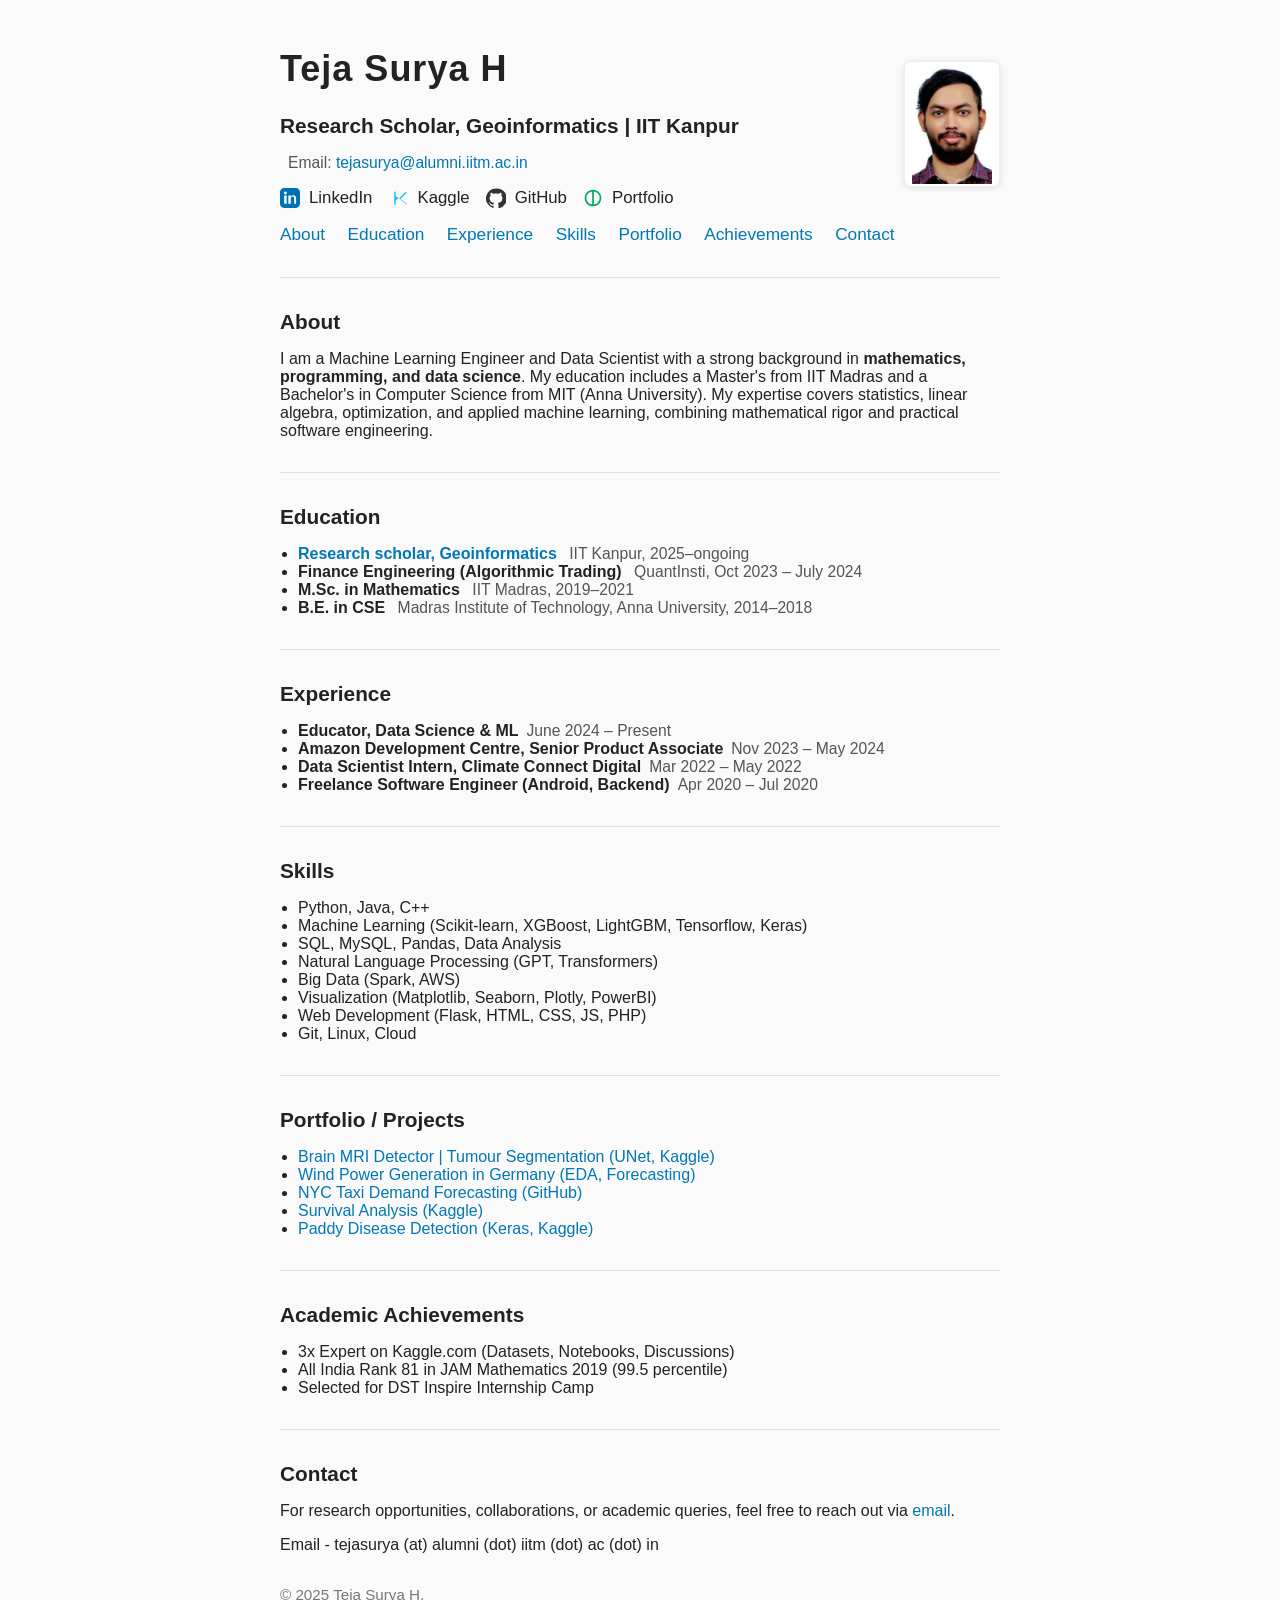
==== profile/index.html @ 429ac75a "new update to portfolio" ====
<!DOCTYPE html>
<html lang="en">
<head>
    <meta charset="UTF-8">
    <title>Teja Surya H - Researcher, Geoinformatics IIT Kanpur</title>
    <meta name="viewport" content="width=device-width, initial-scale=1">
    <style>
        body { max-width: 720px; margin: auto; font-family: "Segoe UI", Arial, sans-serif; color: #222; background: #fafafa; padding: 24px; }
        h1 { font-size: 2.25rem; font-weight: bold; letter-spacing: 1px;}
        h2 { font-size: 1.3rem; margin-bottom: 0.5em; }
        a { color: #0177b7; text-decoration: none; }
        nav { margin-bottom: 2em; }
        nav a { margin-right: 18px; font-size: 1.08rem; }
	/* Add this CSS inside your <style> tags */
.header-flex {
  display: flex;
  align-items: center;      /* Vertically centers the content */
  justify-content: space-between;
  gap: 32px;
}
.profile-pic {
  width: 90px;
  height: 120px;         /* More rectangle, like a passport photo */
  object-fit: contain;   /* Shows the whole image, adds padding */
  background: #fff;
  border: 1.5px solid #eee;
  border-radius: 7px;
  box-shadow: 0 1px 6px rgba(0,0,0,0.11);
  padding: 2px;
}
@media (max-width: 600px) {
  .profile-pic { width: 65px; height: 85px; }
}
.soc-links {
  margin: 10px 0 2px 0;
  display: flex;
  flex-wrap: wrap;
  gap: 16px;
}
.soc-links a {
  display: flex;
  align-items: center;
  text-decoration: none;
  color: #222;
  font-size: 1.05em;
  gap: 5px;
  transition: color 0.18s;
}
.soc-links a:hover {
  color: #008aff;
}
.soc-links svg {
  vertical-align: middle;
  margin-right: 4px;
}


        .section { margin: 32px 0; }
        .links { margin-top: 12px; }
        .links a { margin-right: 12px; font-size: 1.15em; }
        .item-title { font-weight: 600; }
        .details { margin-left: 8px; color: #555; font-size: 0.98em; }
        .edu-role { color: #0177b7; font-weight: bold; }
        hr { border: none; border-top: 1px solid #e0e0e0; margin: 32px 0;}
        ul { padding-left: 18px; }
    </style>
</head>
<body>


<div class="header-flex">
  <div>
    <h1>Teja Surya H</h1>
    <h2>Research Scholar, Geoinformatics | IIT Kanpur</h2>
    <p>
<span class="details">Email: <a 	href="mailto:tejasurya@alumni.iitm.ac.in">	tejasurya@alumni.iitm.ac.in</a></span>
	
 <div class="soc-links">
      <a href="https://www.linkedin.com/in/tejasurya" target="_blank" title="LinkedIn">
        <svg width="20" height="20" viewBox="0 0 24 24"><path fill="#0072b1" d="M19 0h-14c-2.761 0-5 2.239-5 5v14c0 2.761 2.239 5 5 5h14c2.762 0 5-2.239 5-5v-14c0-2.761-2.238-5-5-5zm-11 19h-3v-10h3v10zm-1.5-11.268c-.966 0-1.75-.784-1.75-1.75 0-.967.784-1.75 1.75-1.75.967 0 1.75.783 1.75 1.75 0 .966-.783 1.75-1.75 1.75zm13.5 11.268h-3v-5.604c0-1.336-.026-3.063-1.866-3.063-1.868 0-2.154 1.459-2.154 2.963v5.704h-3v-10h2.882v1.361h.041c.401-.761 1.381-1.563 2.845-1.563 3.044 0 3.605 2.005 3.605 4.613v5.589z"/></svg>
        LinkedIn
      </a>
      <a href="https://www.kaggle.com/tejasurya" target="_blank" title="Kaggle">
        <svg width="20" height="20" viewBox="0 0 32 32"><path fill="#20beff" d="M29.74 26.714l-10.362-8.342 9.803-9.936a1.197 1.197 0 0 0-1.699-1.688l-10.037 10.167-5.165-4.162v-6.049a1.2 1.2 0 1 0-2.399 0v19.199a1.2 1.2 0 1 0 2.399 0v-6.05l5.251-4.167 10.217 8.232a1.199 1.199 0 1 0 1.692-1.704z"/></svg>
        Kaggle
      </a>
      <a href="https://github.com/tejasurya" target="_blank" title="GitHub">
        <svg width="20" height="20" viewBox="0 0 24 24"><path fill="#333" d="M12 .5a12 12 0 0 0-3.795 23.406c.599.111.819-.26.819-.577l-.016-2.022c-3.338.726-4.042-1.416-4.042-1.416-.545-1.385-1.332-1.754-1.332-1.754-1.089-.744.083-.729.083-.729 1.206.085 1.842 1.24 1.842 1.24 1.07 1.835 2.807 1.305 3.491.998.108-.775.418-1.305.762-1.606-2.665-.304-5.466-1.332-5.466-5.931 0-1.31.468-2.381 1.236-3.221-.123-.303-.535-1.526.117-3.183 0 0 1.007-.322 3.301 1.23a11.544 11.544 0 0 1 6.004 0c2.292-1.553 3.297-1.23 3.297-1.23.654 1.657.242 2.88.12 3.183.77.84 1.235 1.911 1.235 3.221 0 4.609-2.804 5.625-5.475 5.923.43.374.814 1.105.814 2.229l-.017 3.297c0 .319.218.694.825.576A12.003 12.003 0 0 0 12 .5"/></svg>
        GitHub
      </a>
      <a href="https://tejasurya.in/" target="_blank" title="Portfolio">
        <svg width="20" height="20" viewBox="0 0 24 24"><path fill="#00aa65" d="M12 2C6.476 2 2 6.477 2 12c0 5.523 4.476 10 10 10s10-4.477 10-10c0-5.523-4.476-10-10-10zm-1 17.93a8.001 8.001 0 0 1 0-15.86v15.86zm2 0V4.07a8.001 8.001 0 0 1 0 15.86z"/></svg>
        Portfolio
      </a>
    </div>  
</p>
  </div>
  <img src="photo.jpg" alt="Teja Surya H" class="profile-pic">
</div>



<nav>
  <a href="#about">About</a>
  <a href="#education">Education</a>
  <a href="#experience">Experience</a>
  <a href="#skills">Skills</a>
  <a href="#portfolio">Portfolio</a>
  <a href="#achievements">Achievements</a>
  <a href="#contact">Contact</a>
</nav>


<hr>

<section class="section" id="about">
    <h2>About</h2>
    <p>
        I am a Machine Learning Engineer and Data Scientist with a strong background in <b>mathematics, programming, and data science</b>.
        My education includes a Master's from IIT Madras and a Bachelor's in Computer Science from MIT (Anna University). 
        My expertise covers statistics, linear algebra, optimization, and applied machine learning, combining mathematical rigor and practical software engineering.
    </p>
</section>

<hr>

<section class="section" id="education">
    <h2>Education</h2>
    <ul>
        <li>
            <span class="edu-role">Research scholar, Geoinformatics</span>
            <span class="details">IIT Kanpur, 2025–ongoing</span>
        </li>
        <li>
            <span class="item-title">Finance Engineering (Algorithmic Trading)</span>
            <span class="details">QuantInsti, Oct 2023 – July 2024</span>
        </li>

        <li>
            <span class="item-title">M.Sc. in Mathematics</span>
            <span class="details">IIT Madras, 2019–2021</span>
        </li>
        <li>
            <span class="item-title">B.E. in CSE</span>
            <span class="details">Madras Institute of Technology, Anna University, 2014–2018</span>
        </li>
    </ul>
</section>

<hr>

<section class="section" id="experience">
    <h2>Experience</h2>
    <ul>
        <li><span class="item-title">Educator, Data Science & ML</span><span class="details">June 2024 – Present</span></li>
        <li><span class="item-title">Amazon Development Centre, Senior Product Associate</span><span class="details">Nov 2023 – May 2024</span></li>
        <li><span class="item-title">Data Scientist Intern, Climate Connect Digital</span><span class="details">Mar 2022 – May 2022</span></li>
        <li><span class="item-title">Freelance Software Engineer (Android, Backend)</span><span class="details">Apr 2020 – Jul 2020</span></li>
    </ul>
</section>

<hr>

<section class="section" id="skills">
    <h2>Skills</h2>
    <ul>
        <li>Python, Java, C++</li>
        <li>Machine Learning (Scikit-learn, XGBoost, LightGBM, Tensorflow, Keras)</li>
        <li>SQL, MySQL, Pandas, Data Analysis</li>
        <li>Natural Language Processing (GPT, Transformers)</li>
        <li>Big Data (Spark, AWS)</li>
        <li>Visualization (Matplotlib, Seaborn, Plotly, PowerBI)</li>
        <li>Web Development (Flask, HTML, CSS, JS, PHP)</li>
        <li>Git, Linux, Cloud</li>
    </ul>
</section>

<hr>

<section class="section" id="portfolio">
    <h2>Portfolio / Projects</h2>
    <ul>
        <li>
          <a href="https://www.kaggle.com/code/tejasurya/unet-from-scratch-segmentation-tumour" target="_blank">
            Brain MRI Detector | Tumour Segmentation (UNet, Kaggle)
          </a>
        </li>
        <li>
          <a href="https://www.kaggle.com/code/tejasurya/wind-power-generation-in-germany" target="_blank">
            Wind Power Generation in Germany (EDA, Forecasting)
          </a>
        </li>
        <li>
          <a href="https://github.com/tejasurya/Taxi-demand-forecasting-in-New-York-City" target="_blank">
            NYC Taxi Demand Forecasting (GitHub)
          </a>
        </li>
        <li>
          <a href="https://www.kaggle.com/code/tejasurya/basic-eda-on-haberman-survival" target="_blank">
            Survival Analysis (Kaggle)
          </a>
        </li>
        <li>
          <a href="https://www.kaggle.com/code/tejasurya/paddy-disease-quickstart-resnet-in-keras" target="_blank">
            Paddy Disease Detection (Keras, Kaggle)
          </a>
        </li>
        <!-- Add more as needed -->
    </ul>
</section>

<hr>

<section class="section" id="achievements">
    <h2>Academic Achievements</h2>
    <ul>
        <li>3x Expert on Kaggle.com (Datasets, Notebooks, Discussions)</li>
        <li>All India Rank 81 in JAM Mathematics 2019 (99.5 percentile)</li>
        <li>Selected for DST Inspire Internship Camp</li>
    </ul>
</section>

<hr>

<section class="section" id="contact">
    <h2>Contact</h2>
    <p>
      For research opportunities, collaborations, or academic queries, feel free to reach out via <a href="mailto:tejasurya@alumni.iitm.ac.in">email</a>. 
    </p>
<p>
Email - tejasurya (at) alumni (dot) iitm (dot) ac (dot) in
</p>
</section>

<footer style="margin-top: 32px; color: #777; font-size: 0.95em;">
    &copy; 2025 Teja Surya H.
</footer>
</body>
</html>
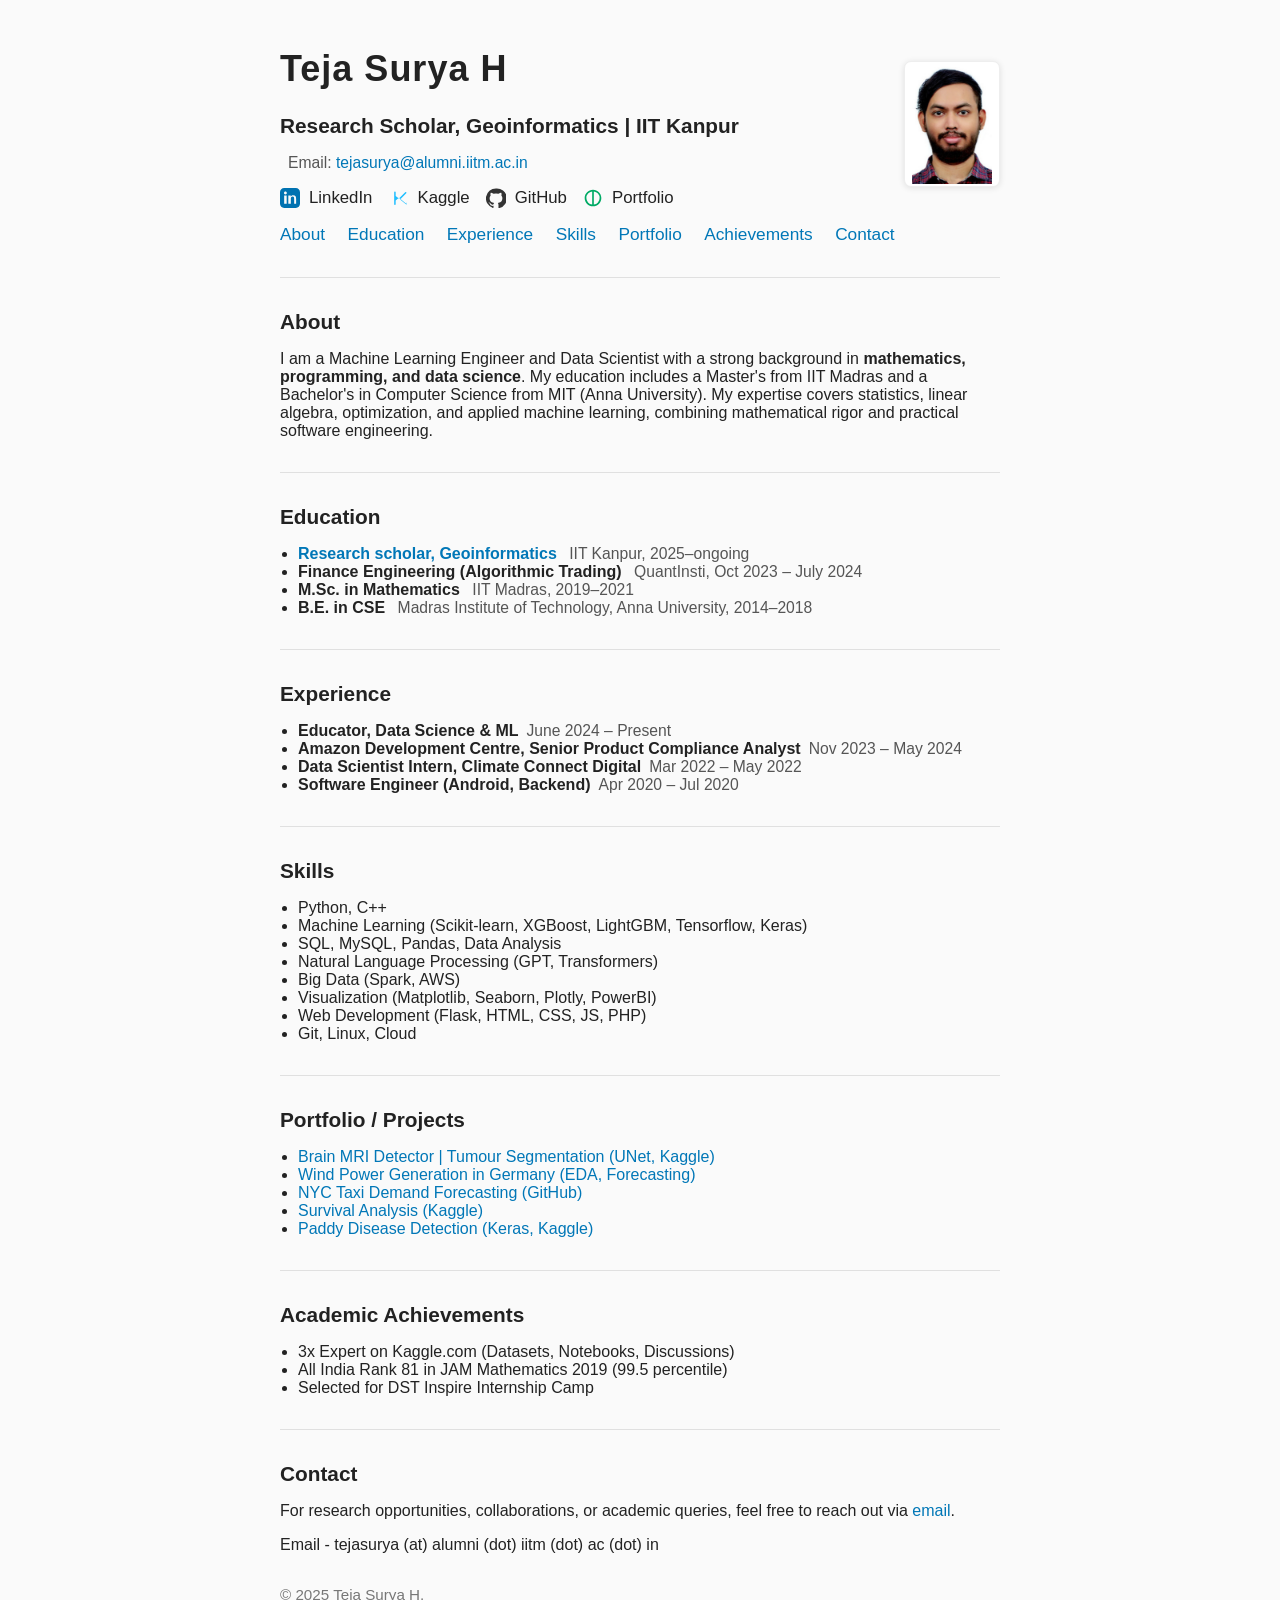
==== commit cd3a37ac: "Update index.html" ====
--- a/profile/index.html
+++ b/profile/index.html
@@ -153,9 +153,9 @@
     <h2>Experience</h2>
     <ul>
         <li><span class="item-title">Educator, Data Science & ML</span><span class="details">June 2024 – Present</span></li>
-        <li><span class="item-title">Amazon Development Centre, Senior Product Associate</span><span class="details">Nov 2023 – May 2024</span></li>
+        <li><span class="item-title">Amazon Development Centre, Senior Product Compliance Analyst</span><span class="details">Nov 2023 – May 2024</span></li>
         <li><span class="item-title">Data Scientist Intern, Climate Connect Digital</span><span class="details">Mar 2022 – May 2022</span></li>
-        <li><span class="item-title">Freelance Software Engineer (Android, Backend)</span><span class="details">Apr 2020 – Jul 2020</span></li>
+        <li><span class="item-title">Software Engineer (Android, Backend)</span><span class="details">Apr 2020 – Jul 2020</span></li>
     </ul>
 </section>
 
@@ -164,7 +164,7 @@
 <section class="section" id="skills">
     <h2>Skills</h2>
     <ul>
-        <li>Python, Java, C++</li>
+        <li>Python, C++</li>
         <li>Machine Learning (Scikit-learn, XGBoost, LightGBM, Tensorflow, Keras)</li>
         <li>SQL, MySQL, Pandas, Data Analysis</li>
         <li>Natural Language Processing (GPT, Transformers)</li>
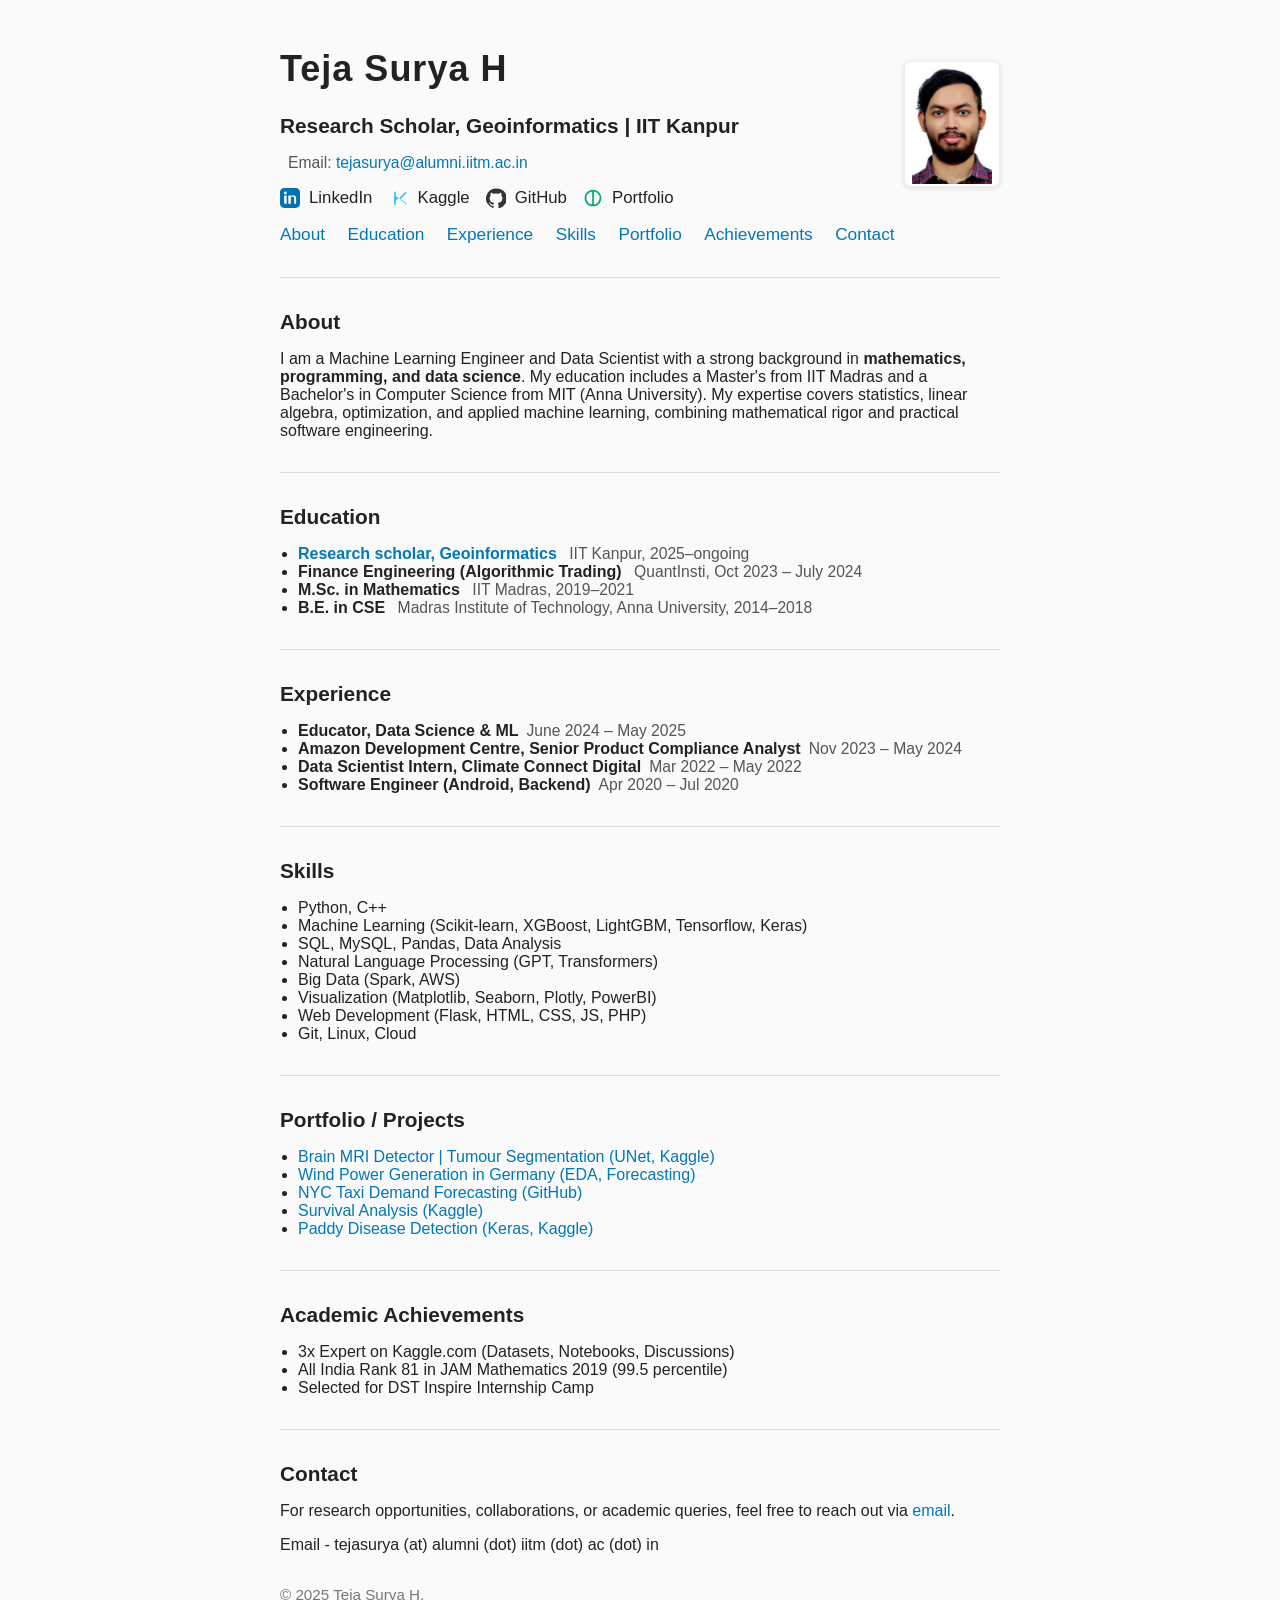
==== commit b8c8b060: "Update index.html" ====
--- a/profile/index.html
+++ b/profile/index.html
@@ -152,7 +152,7 @@
 <section class="section" id="experience">
     <h2>Experience</h2>
     <ul>
-        <li><span class="item-title">Educator, Data Science & ML</span><span class="details">June 2024 – Present</span></li>
+        <li><span class="item-title">Educator, Data Science & ML</span><span class="details">June 2024 – May 2025</span></li>
         <li><span class="item-title">Amazon Development Centre, Senior Product Compliance Analyst</span><span class="details">Nov 2023 – May 2024</span></li>
         <li><span class="item-title">Data Scientist Intern, Climate Connect Digital</span><span class="details">Mar 2022 – May 2022</span></li>
         <li><span class="item-title">Software Engineer (Android, Backend)</span><span class="details">Apr 2020 – Jul 2020</span></li>
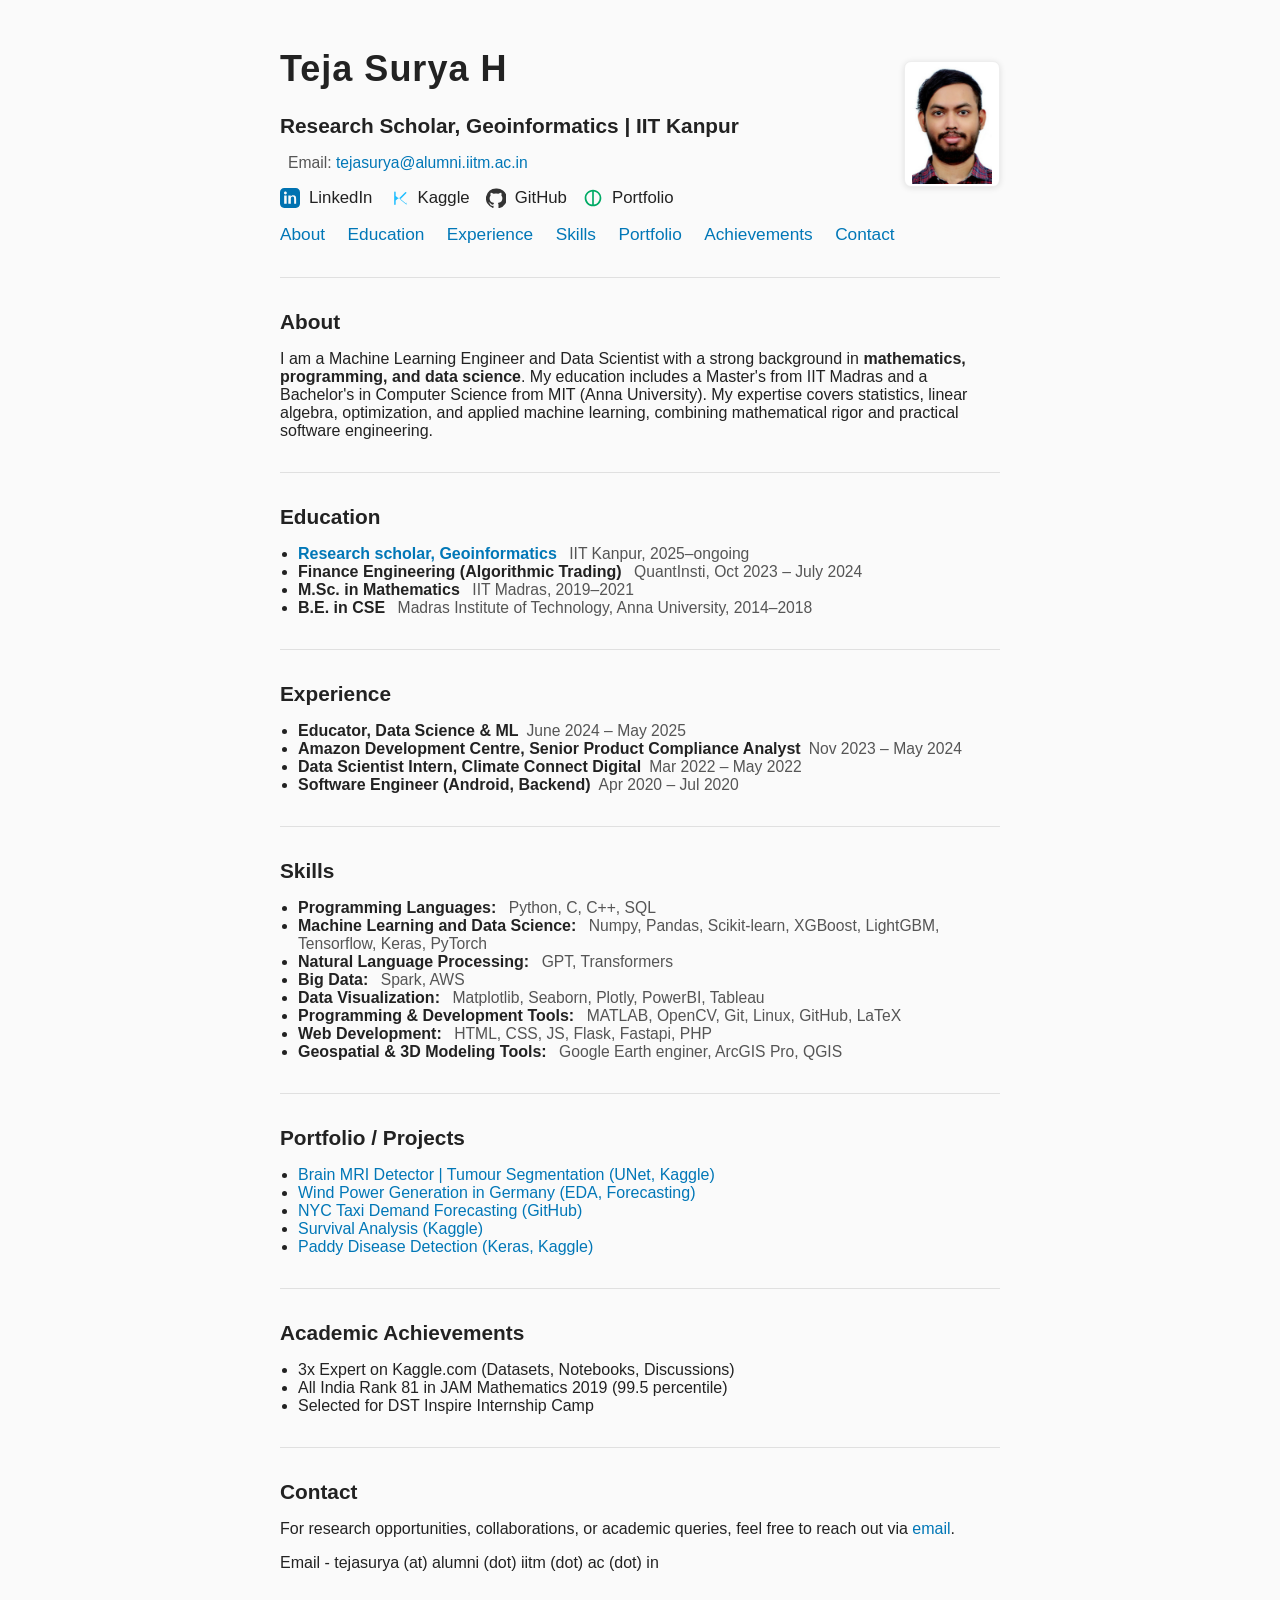
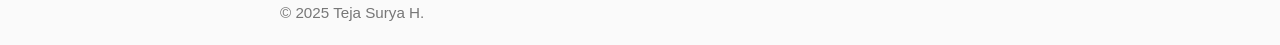
==== commit 6bf1b9d7: "Update index.html" ====
--- a/profile/index.html
+++ b/profile/index.html
@@ -164,14 +164,47 @@
 <section class="section" id="skills">
     <h2>Skills</h2>
     <ul>
-        <li>Python, C++</li>
-        <li>Machine Learning (Scikit-learn, XGBoost, LightGBM, Tensorflow, Keras)</li>
-        <li>SQL, MySQL, Pandas, Data Analysis</li>
-        <li>Natural Language Processing (GPT, Transformers)</li>
-        <li>Big Data (Spark, AWS)</li>
-        <li>Visualization (Matplotlib, Seaborn, Plotly, PowerBI)</li>
-        <li>Web Development (Flask, HTML, CSS, JS, PHP)</li>
-        <li>Git, Linux, Cloud</li>
+<li>
+            <span class="item-title">Programming Languages:</span>
+            <span class="details">Python, C, C++, SQL</span>
+        </li>
+<li>
+            <span class="item-title">Machine Learning and Data Science:</span>
+            <span class="details">Numpy, Pandas, Scikit-learn, XGBoost, LightGBM, Tensorflow, Keras, PyTorch</span>
+        </li>
+
+<li>
+            <span class="item-title">Natural Language Processing:</span>
+            <span class="details">GPT, Transformers</span>
+        </li>
+
+
+<li>
+            <span class="item-title">Big Data:</span>
+            <span class="details">Spark, AWS</span>
+        </li>
+<li>
+            <span class="item-title">Data Visualization:</span>
+            <span class="details">Matplotlib, Seaborn, Plotly, PowerBI, Tableau</span>
+        </li>
+
+
+<li>
+            <span class="item-title">Programming & Development Tools:</span>
+            <span class="details"> MATLAB, OpenCV, Git, Linux, GitHub, LaTeX</span>
+        </li>
+
+<li>
+            <span class="item-title">Web Development:</span>
+            <span class="details"> HTML, CSS, JS, Flask, Fastapi, PHP</span>
+        </li>
+
+<li>
+            <span class="item-title">Geospatial & 3D Modeling Tools:</span>
+            <span class="details"> Google Earth enginer, ArcGIS Pro, QGIS</span>
+        </li>
+
+
     </ul>
 </section>
 
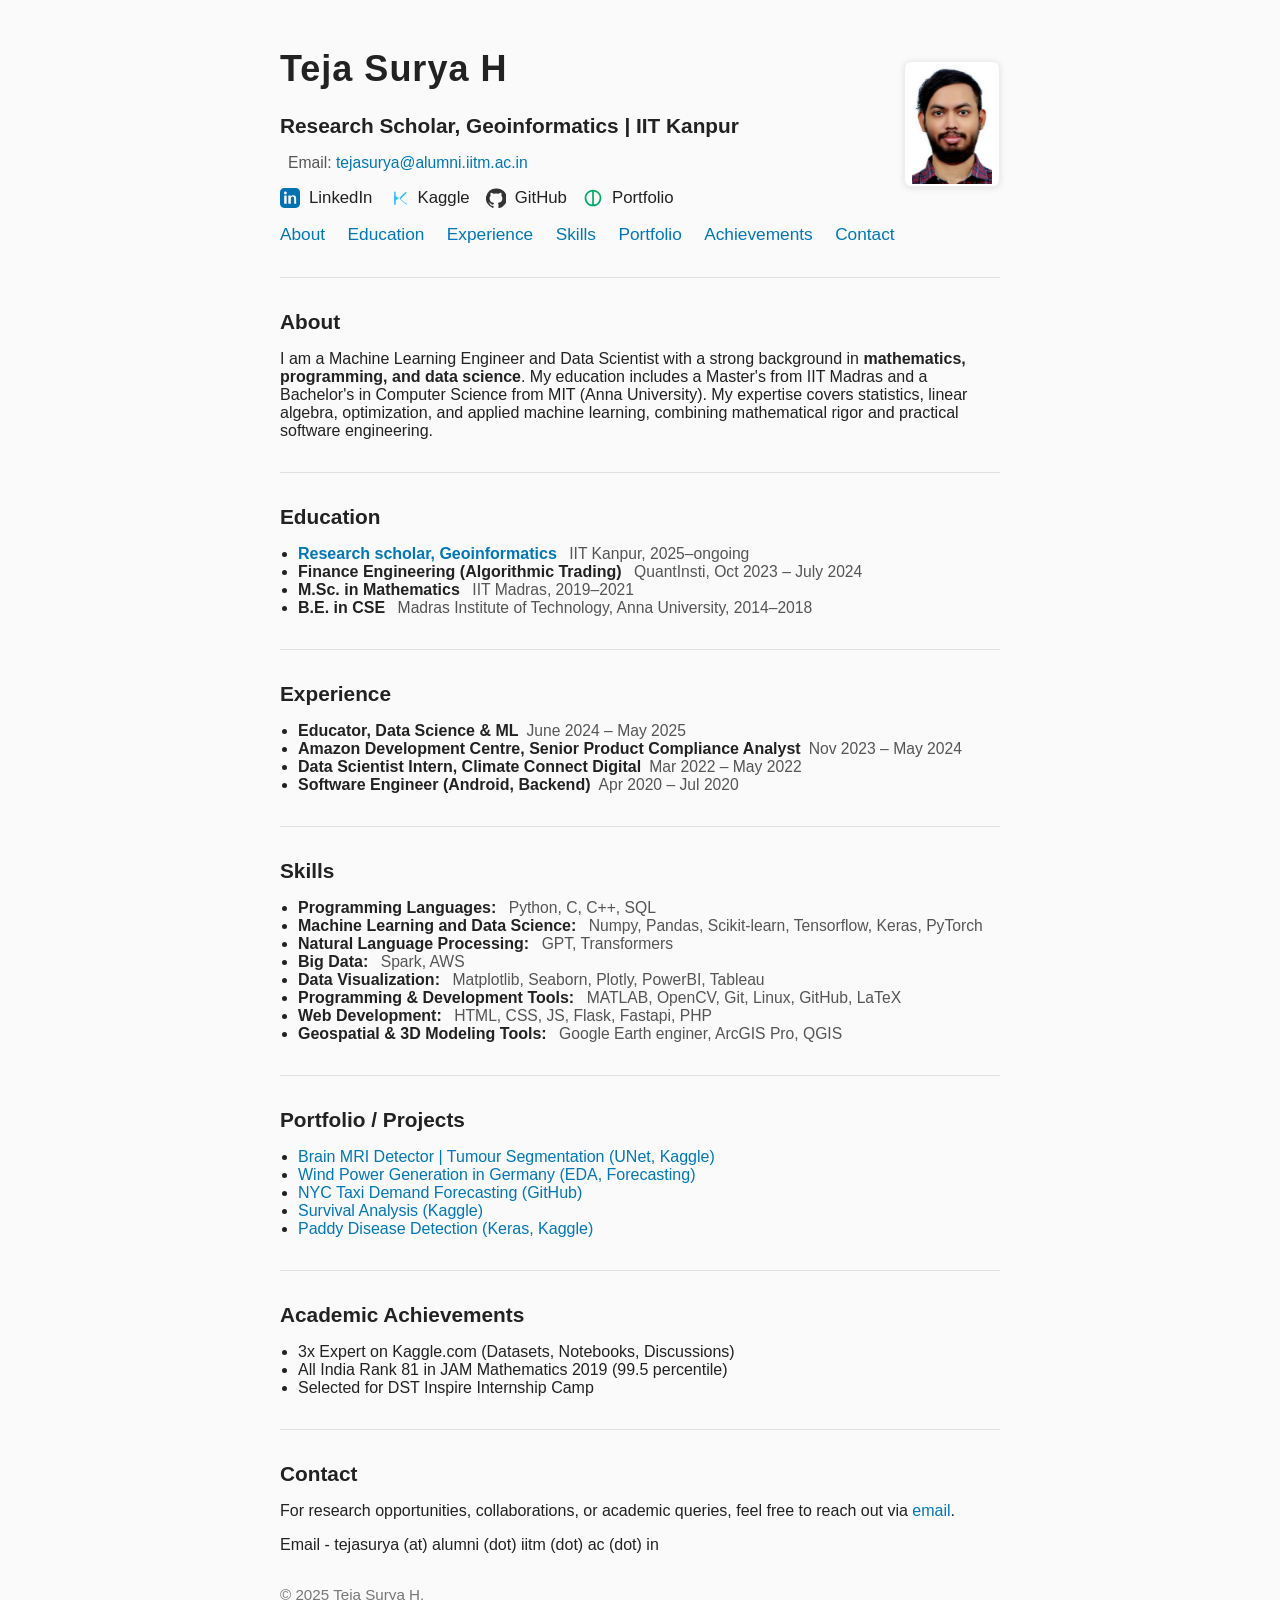
==== commit 6422adb2: "Update index.html" ====
--- a/profile/index.html
+++ b/profile/index.html
@@ -170,7 +170,7 @@
         </li>
 <li>
             <span class="item-title">Machine Learning and Data Science:</span>
-            <span class="details">Numpy, Pandas, Scikit-learn, XGBoost, LightGBM, Tensorflow, Keras, PyTorch</span>
+            <span class="details">Numpy, Pandas, Scikit-learn, Tensorflow, Keras, PyTorch</span>
         </li>
 
 <li>
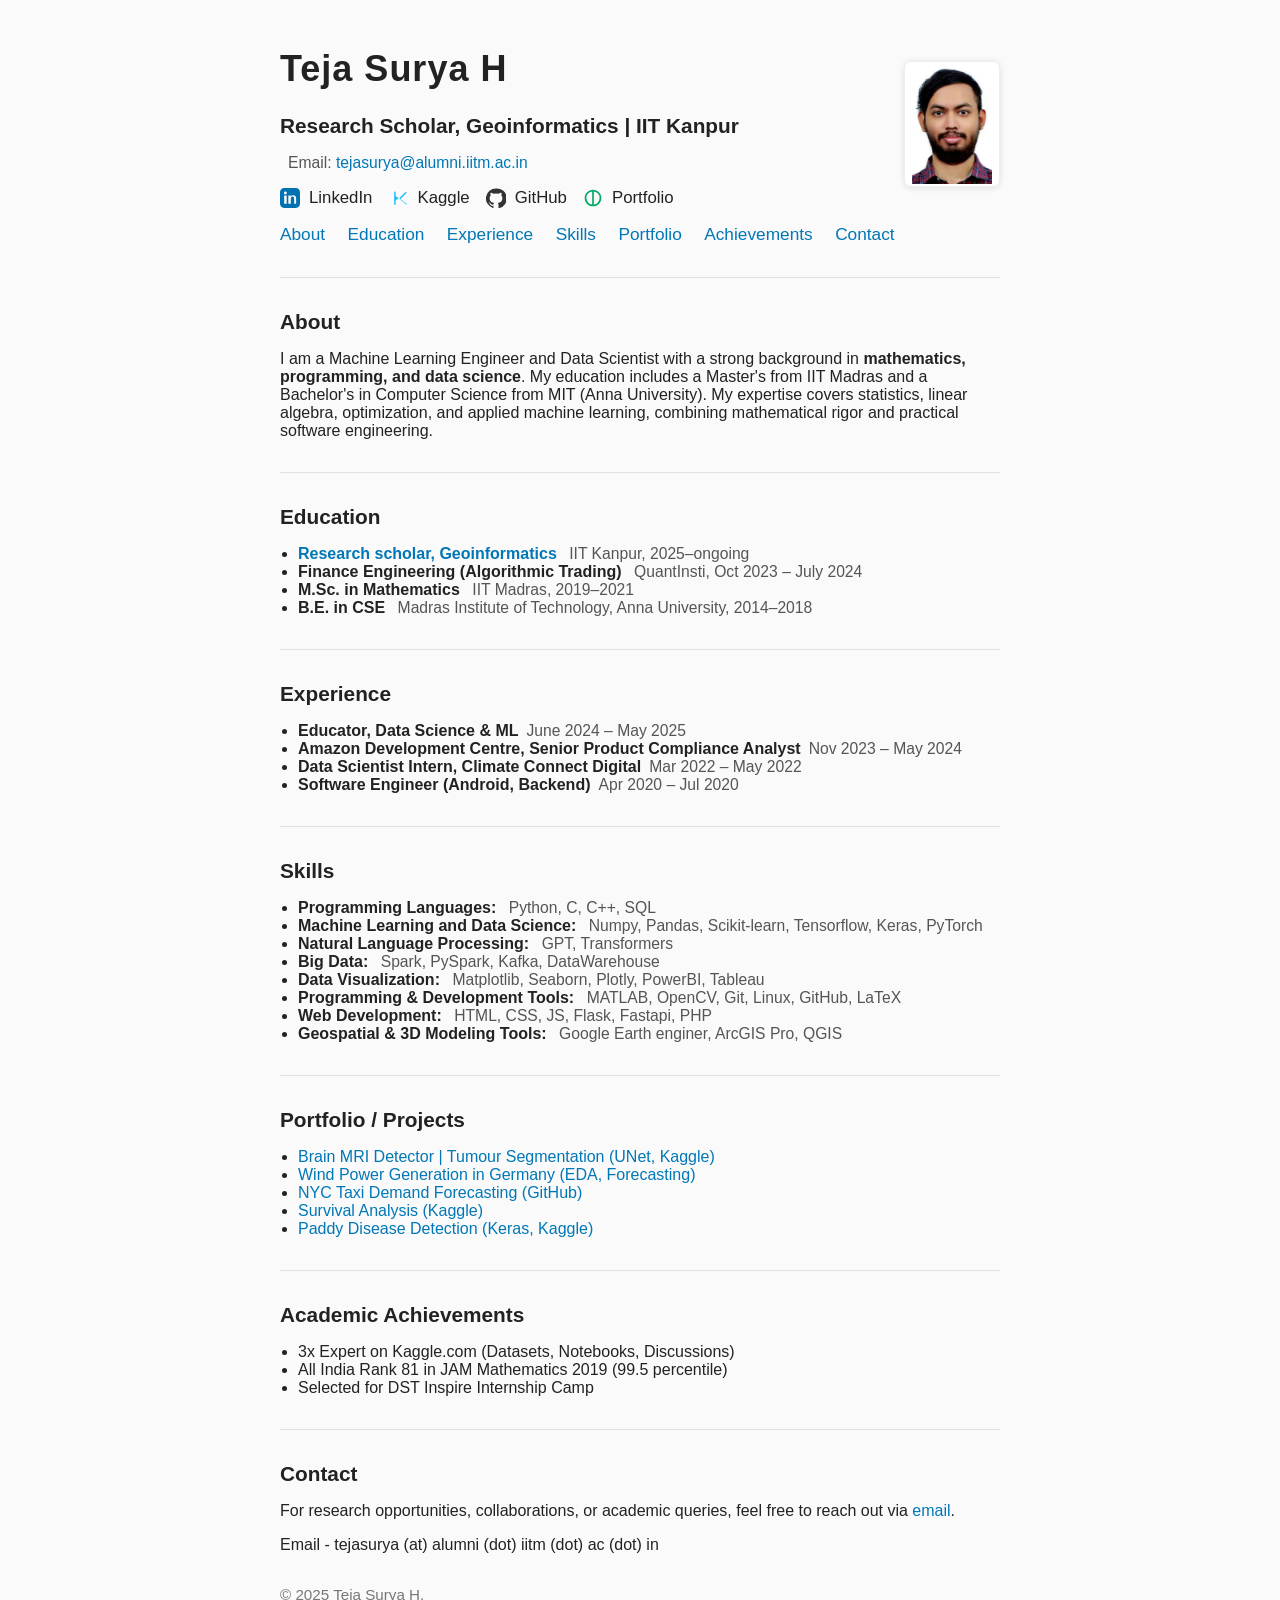
==== commit d062766e: "Update index.html" ====
--- a/profile/index.html
+++ b/profile/index.html
@@ -181,7 +181,7 @@
 
 <li>
             <span class="item-title">Big Data:</span>
-            <span class="details">Spark, AWS</span>
+            <span class="details">Spark, PySpark, Kafka, DataWarehouse</span>
         </li>
 <li>
             <span class="item-title">Data Visualization:</span>
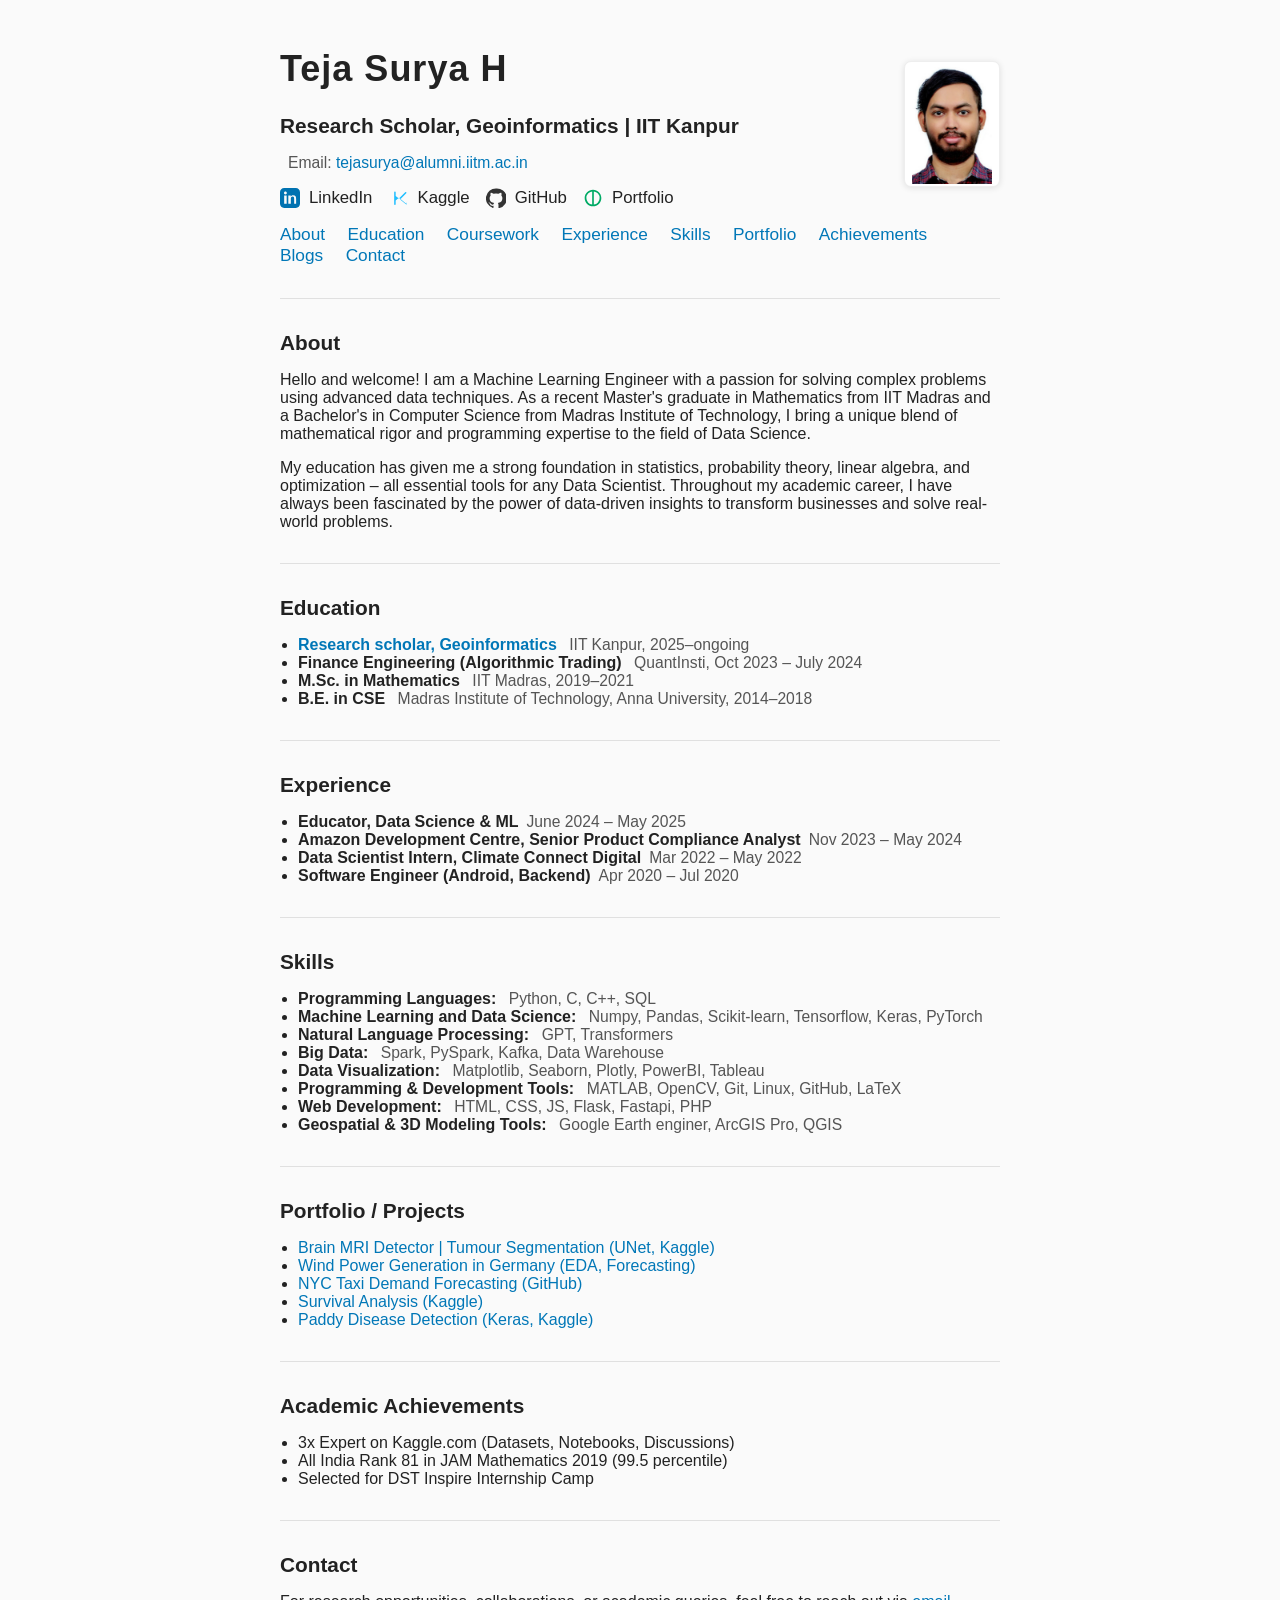
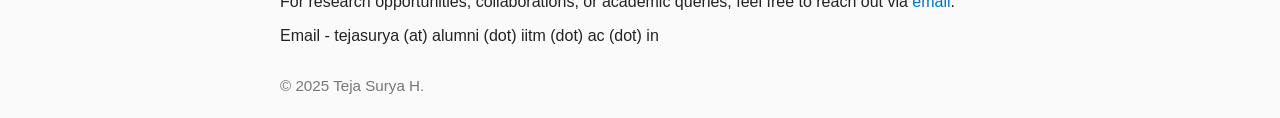
==== commit 6f34db75: "Update index.html" ====
--- a/profile/index.html
+++ b/profile/index.html
@@ -103,11 +103,13 @@
 <nav>
   <a href="#about">About</a>
   <a href="#education">Education</a>
+  <a href="#coursework">Coursework</a>	
   <a href="#experience">Experience</a>
   <a href="#skills">Skills</a>
   <a href="#portfolio">Portfolio</a>
   <a href="#achievements">Achievements</a>
-  <a href="#contact">Contact</a>
+    <a href="#blog">Blogs</a>	 
+ <a href="#contact">Contact</a>
 </nav>
 
 
@@ -116,9 +118,9 @@
 <section class="section" id="about">
     <h2>About</h2>
     <p>
-        I am a Machine Learning Engineer and Data Scientist with a strong background in <b>mathematics, programming, and data science</b>.
-        My education includes a Master's from IIT Madras and a Bachelor's in Computer Science from MIT (Anna University). 
-        My expertise covers statistics, linear algebra, optimization, and applied machine learning, combining mathematical rigor and practical software engineering.
+					<p>Hello and welcome! I am a Machine Learning Engineer with a passion for solving complex problems using advanced data techniques. As a recent Master's graduate in Mathematics from IIT Madras and a Bachelor's in Computer Science from Madras Institute of Technology, I bring a unique blend of mathematical rigor and programming expertise to the field of Data Science.</p>
+
+<p>My education has given me a strong foundation in statistics, probability theory, linear algebra, and optimization – all essential tools for any Data Scientist. Throughout my academic career, I have always been fascinated by the power of data-driven insights to transform businesses and solve real-world problems.</p>
     </p>
 </section>
 
@@ -181,7 +183,7 @@
 
 <li>
             <span class="item-title">Big Data:</span>
-            <span class="details">Spark, PySpark, Kafka, DataWarehouse</span>
+            <span class="details">Spark, PySpark, Kafka, Data Warehouse</span>
         </li>
 <li>
             <span class="item-title">Data Visualization:</span>
